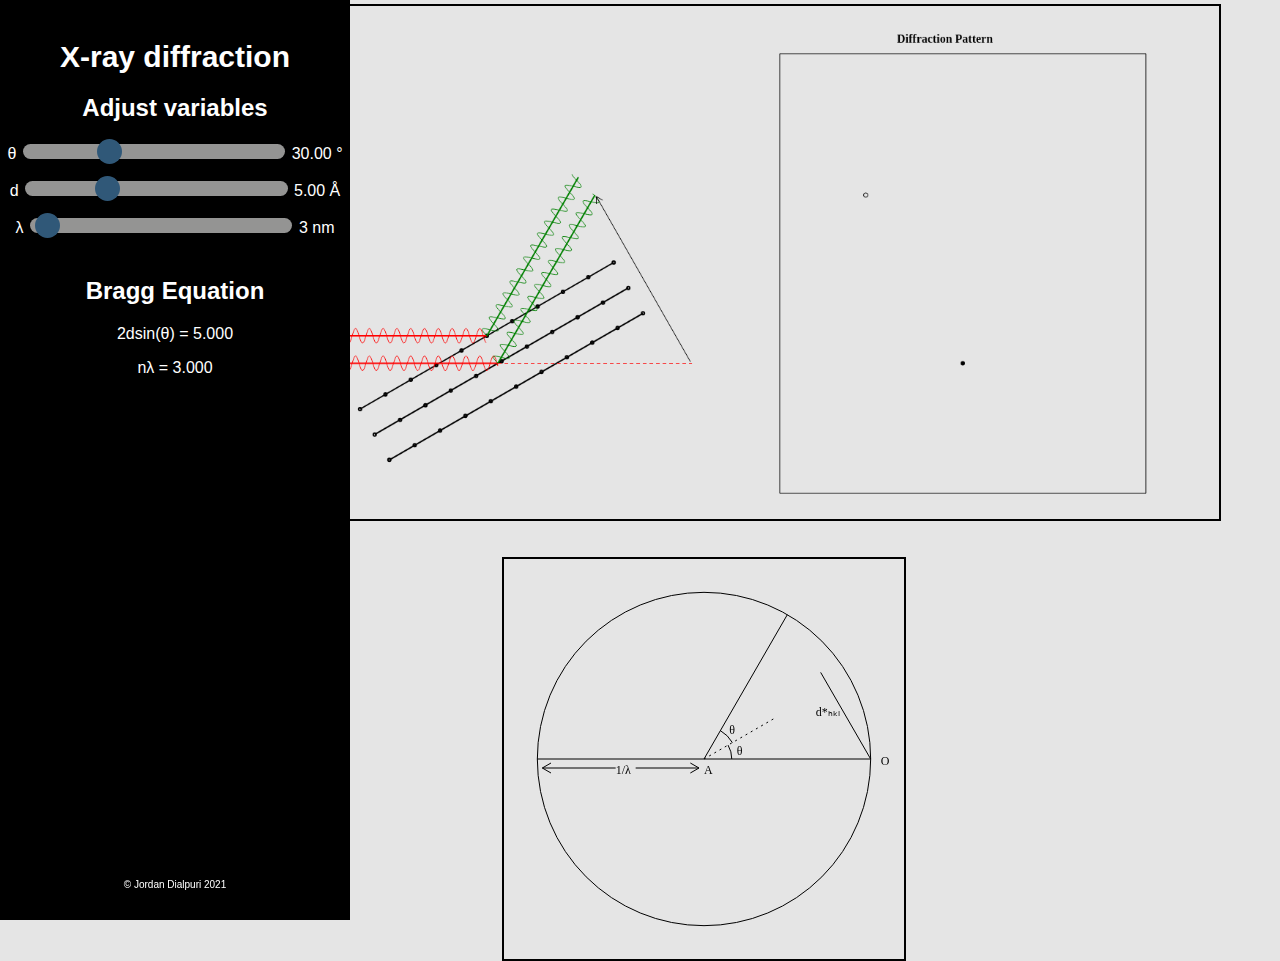
==== index.html @ baab1e66 "" ====
<!-- © Jordan Dialpuri 2021 -->

<html>
<head>
    <script type="text/javascript" src="/rotated.js"></script>
    <link rel="stylesheet" href="/stylesheet.css">
</head>
<body>
    <div class="slidecontainer" id = "sidebar">

        <!-- <a href="/ewald"> -->
        <h1 class="title">X-ray diffraction</h1>
        <!-- </a> -->
        <h2 class="sliderTitle">Adjust variables</h2>
        θ
        <input type="range" min="15" max="38" step="0.1" value="22" class="slider" id="theta" />
        <label id="thetaValue">30.00 °</label>
        <p></p>
        d
        <input type="range" min="3" max="10" step="0.25" value="5" class="slider" id="d" />
        <label id="dValue">5.00 Å</label>
        <p></p>
        λ
        <input type="range" min="3" max="6" step="1" value="3" class="slider" id="wavelength" />
        <label id="wavelengthValue">3 nm</label>
        <p></p>
        <div class="information">
             <label id="information"> </label>
        </div>
        <h2 class="sliderTitle">Bragg Equation</h2>

        <div class = "braggEquation">
            2dsin(θ) = <label id = "2dsintheta"></label>
            <p></p>
            nλ = <label id = "nlambda"></label>
        </div>

        <div class = "credits">
            © Jordan Dialpuri 2021
        </div>

    </div>

    <div class="container" width="1400">
        <canvas id="myCanvas" class="canvas" width="1400px" height="700px">
            Your browser does not support the HTML canvas tag.</canvas>
        <p></p>
        <canvas id="ewald" class="ewaldCanvas" width="400px" height="400px">Your browser does not support the HTML
            canvas tag.</canvas>
    </div>

</body>

</html>
---- stylesheet.css ----
/* © Jordan Dialpuri 2021 */

body {
    background: #E5E5E5;
    padding: 0;
    margin: 0;
    font-family: Arial, sans-serif;
    text-align: center;
}

.title {
    font-size: 30;
    color: white;
    text-align: center
}

.slidecontainer {
    height: 100%;
    width: 15%;
    min-width: 350px;
    position: fixed;
    top: 0;
    left: 0;
    background: #111;
    color: white;
    overflow-x: hidden;
    padding-top: 20px;
    /* padding: 5px; */
}

.information {
    /* display: block; */
    /* float: left; */
    margin-top: 40px;
    width: 200px;
    color: white;
    text-align: center;   
    font-family: Arial, sans-serif;
    font-size: 20;

    /* border: 2px solid black; */
}

.container {
    background-color: #E5E5E5;
    display: flex;
    /* flex:1; */
    /* overflow-y:auto; */
    margin: auto;
    /* padding: 10px; */
    width: 80%;
    height: 100%;
    margin-left: 15%;
    flex-direction: column;
    align-items:baseline;
}

.canvas {
    background-color: #E5E5E5;
    padding: 0px;
    margin: 4px auto;
    border: 2px solid black;
    width: 1025px;
    height: 525px;
    /* flex: 1 1 auto; */
    align-items:center;
}

.ewaldCanvas {
    background-color: #E5E5E5;
    padding: 0px;
    margin: 0px auto;
    border: 2px solid black;
    width: 400px;
    height: 400px;
    /* flex: 1 1 auto; */
    align-items:center;

}

.sliderTitle {
    color: white;
    float: center;
}

.credits { 
    position: fixed;
    width: 350px;
    bottom: 10;
    text-align: center;
    font-size: 10
}

.slider {
    -webkit-appearance: none;
    appearance: none;
    width: 75%;
    height: 15;
    border-radius: 10px;
    background: #d3d3d2;
    outline: none;
    opacity: 0.7;
    -webkit-transition: 0.2s;
    transition: opacity .2s;
    padding: 5px;
}

.slider:hover {
    opacity: 1;
}

.slider::-webkit-slider-thumb {
    -webkit-appearance: none;
    appearance: none;
    width: 25px;
    height: 25px;
    background: #457EAC;
    cursor: pointer;
    border-radius: 50%;
}
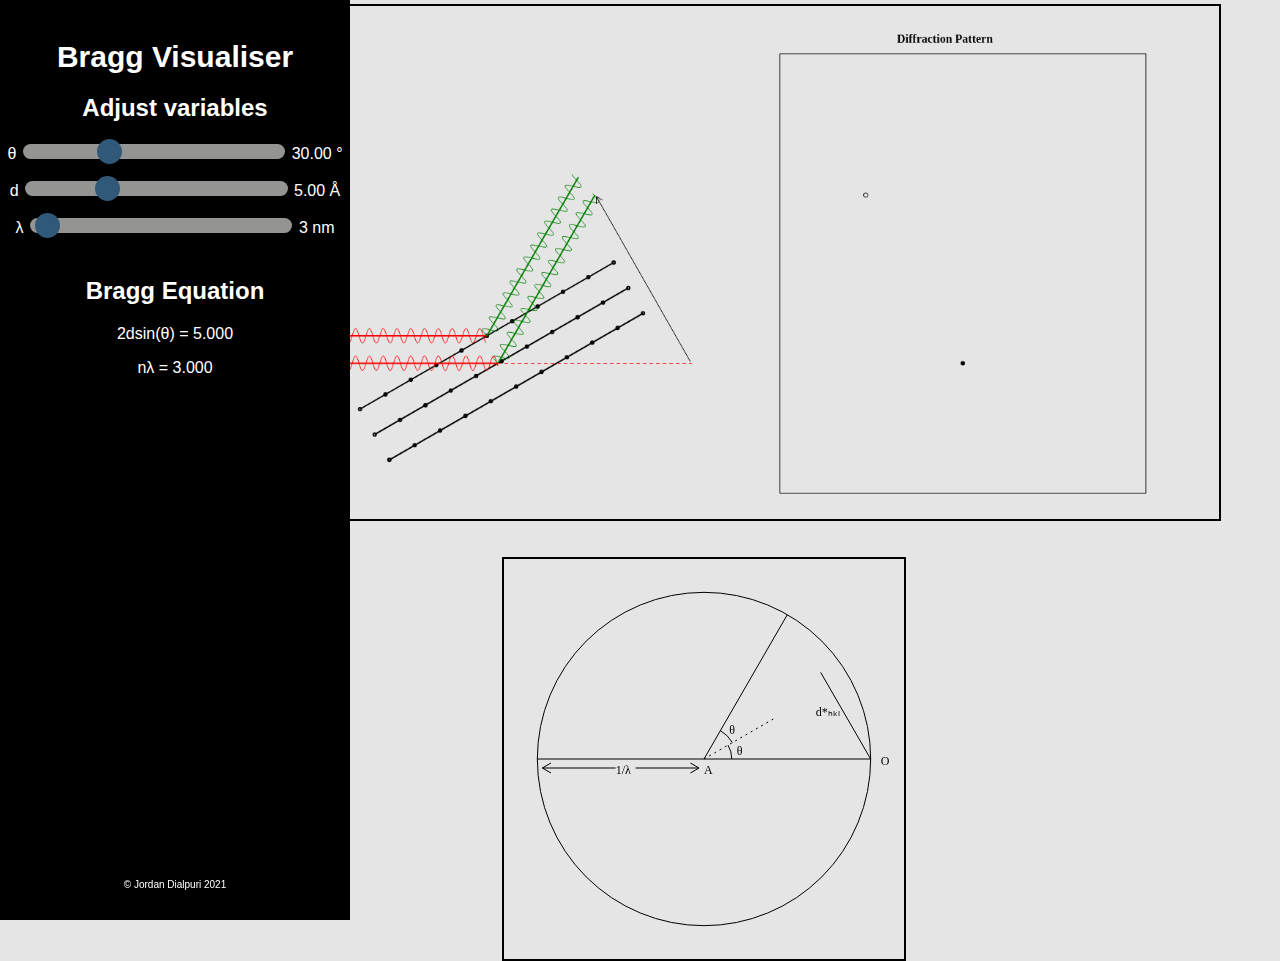
==== commit e6e8ddfa: "Added title" ====
--- a/index.html
+++ b/index.html
@@ -2,14 +2,14 @@
 
 <html>
 <head>
-    <script type="text/javascript" src="/rotated.js"></script>
-    <link rel="stylesheet" href="/stylesheet.css">
+    <script type="text/javascript" src="rotated.js"></script>
+    <link rel="stylesheet" href="stylesheet.css">
 </head>
 <body>
     <div class="slidecontainer" id = "sidebar">
 
         <!-- <a href="/ewald"> -->
-        <h1 class="title">X-ray diffraction</h1>
+        <h1 class="title">Bragg Visualiser</h1>
         <!-- </a> -->
         <h2 class="sliderTitle">Adjust variables</h2>
         θ
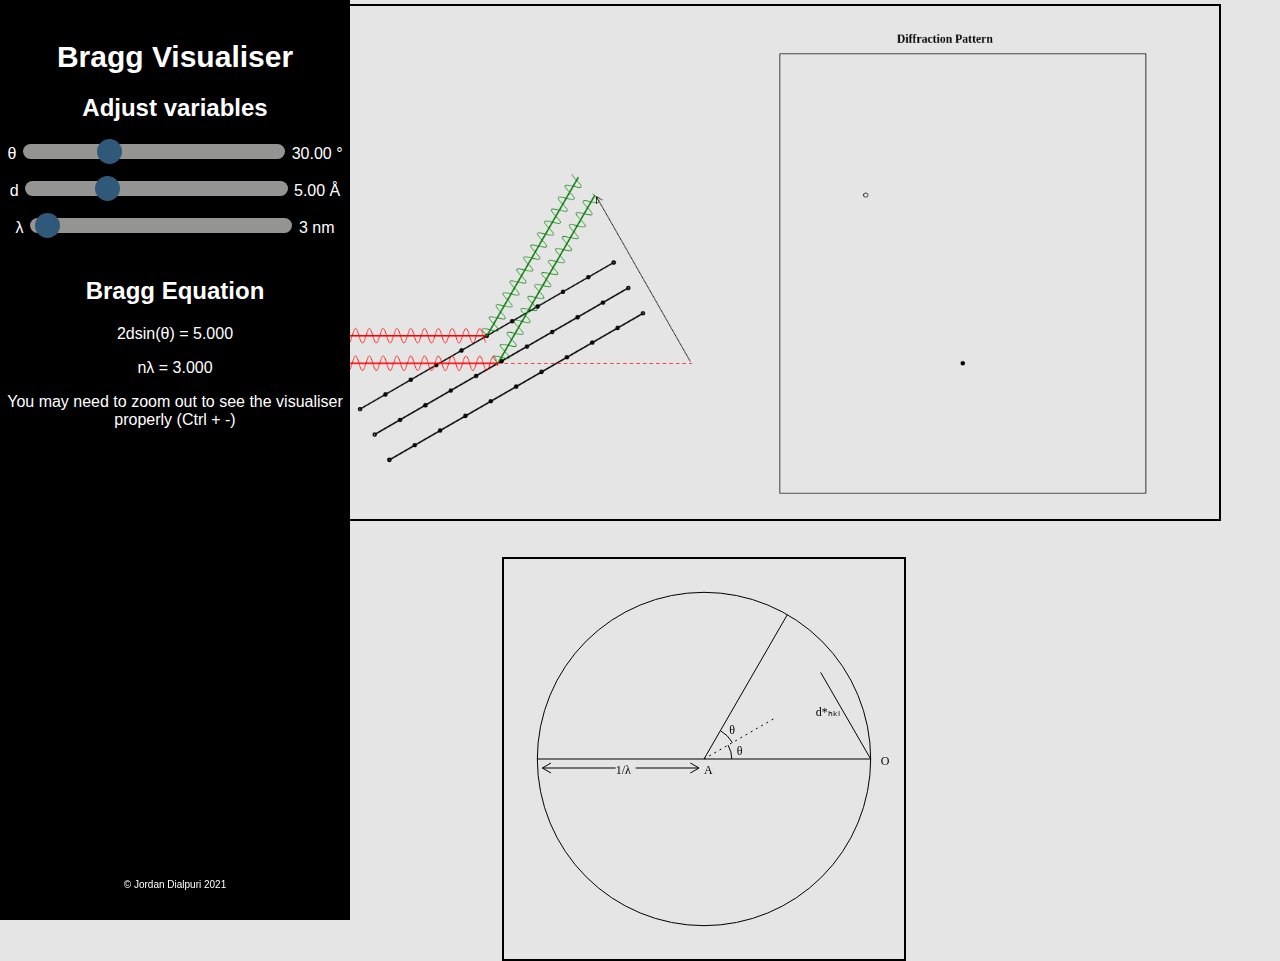
==== commit b2195bfd: "Added zoom warning" ====
--- a/index.html
+++ b/index.html
@@ -4,6 +4,8 @@
 <head>
     <script type="text/javascript" src="rotated.js"></script>
     <link rel="stylesheet" href="stylesheet.css">
+    <link rel="icon" href="favicon.ico">
+
 </head>
 <body>
     <div class="slidecontainer" id = "sidebar">
@@ -34,7 +36,9 @@
             <p></p>
             nλ = <label id = "nlambda"></label>
         </div>
-
+        <p></p>
+    
+        You may need to zoom out to see the visualiser properly (Ctrl + -) 
         <div class = "credits">
             © Jordan Dialpuri 2021
         </div>
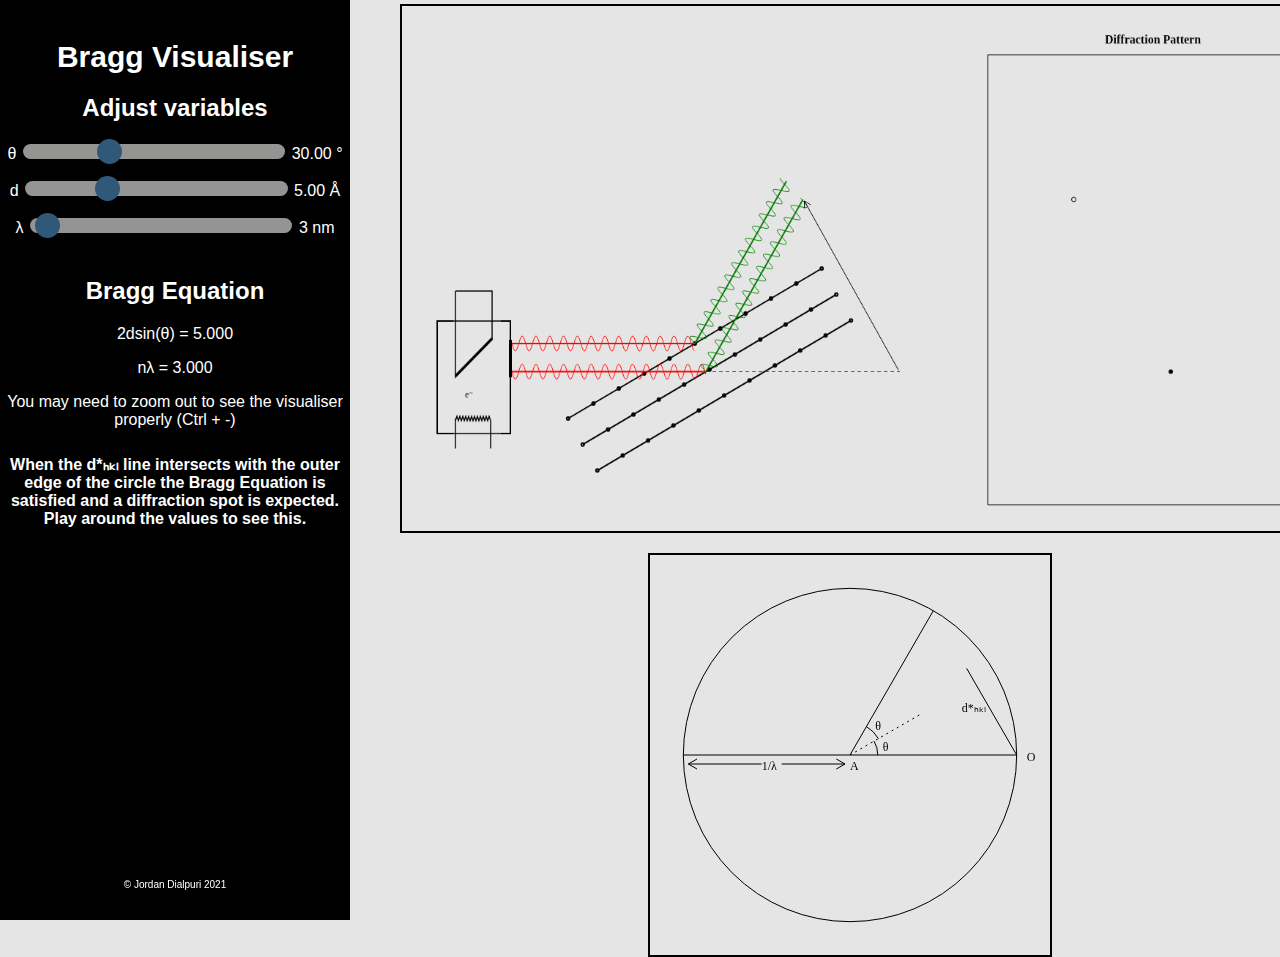
==== commit 4caae6d5: "Updated Description" ====
--- a/index.html
+++ b/index.html
@@ -39,6 +39,8 @@
         <p></p>
     
         You may need to zoom out to see the visualiser properly (Ctrl + -) 
+        <p style = "font-weight:bold ; padding: 10px;">When the d*ₕₖₗ line intersects with the outer edge of the circle the Bragg Equation is satisfied and a diffraction spot is expected. Play around the values to see this.</p>
+
         <div class = "credits">
             © Jordan Dialpuri 2021
         </div>
--- a/stylesheet.css
+++ b/stylesheet.css
@@ -43,15 +43,12 @@
 
 .container {
     background-color: #E5E5E5;
-    display: flex;
     /* flex:1; */
     /* overflow-y:auto; */
     margin: auto;
     /* padding: 10px; */
-    width: 80%;
-    height: 100%;
-    margin-left: 15%;
-    flex-direction: column;
+    width: 100vh;
+    margin-left: 400px;
     align-items:baseline;
 }
 
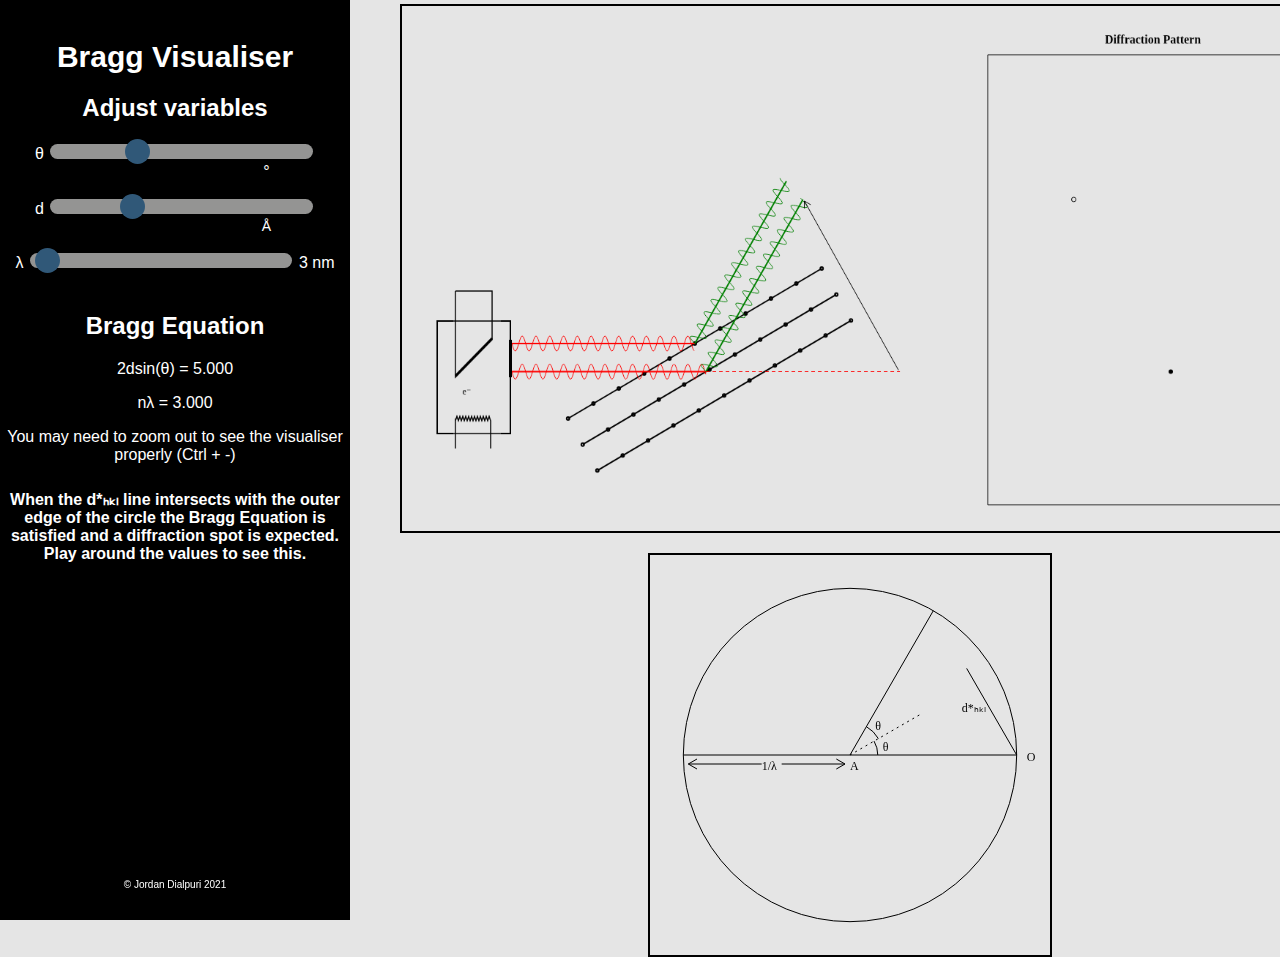
==== commit 49104123: "Updated regex" ====
--- a/index.html
+++ b/index.html
@@ -5,9 +5,9 @@
     <script type="text/javascript" src="rotated.js"></script>
     <link rel="stylesheet" href="stylesheet.css">
     <link rel="icon" href="favicon.ico">
-
 </head>
 <body>
+    <title>Bragg Visualiser</title>
     <div class="slidecontainer" id = "sidebar">
 
         <!-- <a href="/ewald"> -->
@@ -16,11 +16,15 @@
         <h2 class="sliderTitle">Adjust variables</h2>
         θ
         <input type="range" min="15" max="38" step="0.1" value="22" class="slider" id="theta" />
-        <label id="thetaValue">30.00 °</label>
+        <!-- <label id="thetaValue">30.00 °</label> -->
+        <input type="text" id="thetaValueText" name="thetaValue" value = "30.00" class = "inputBox" style = "border:0"/><span style="margin-left:2px;">°</span>
         <p></p>
-        d
-        <input type="range" min="3" max="10" step="0.25" value="5" class="slider" id="d" />
-        <label id="dValue">5.00 Å</label>
+        <div style= "text-align: center;">
+            d
+            <input type="range" min="3" max="10" step="0.25" value="5" class="slider" id="d" />
+            <!-- <label id="dValue">5.00 Å</label> -->
+            <input type="text" id="dValueText" name="dValue" value = "5.00" class = "inputBox" style = "border:0"/><span style="margin-left:2px;font-size: 14">Å</span>
+         </div>
         <p></p>
         λ
         <input type="range" min="3" max="6" step="1" value="3" class="slider" id="wavelength" />
@@ -54,7 +58,5 @@
         <canvas id="ewald" class="ewaldCanvas" width="400px" height="400px">Your browser does not support the HTML
             canvas tag.</canvas>
     </div>
-
 </body>
-
 </html>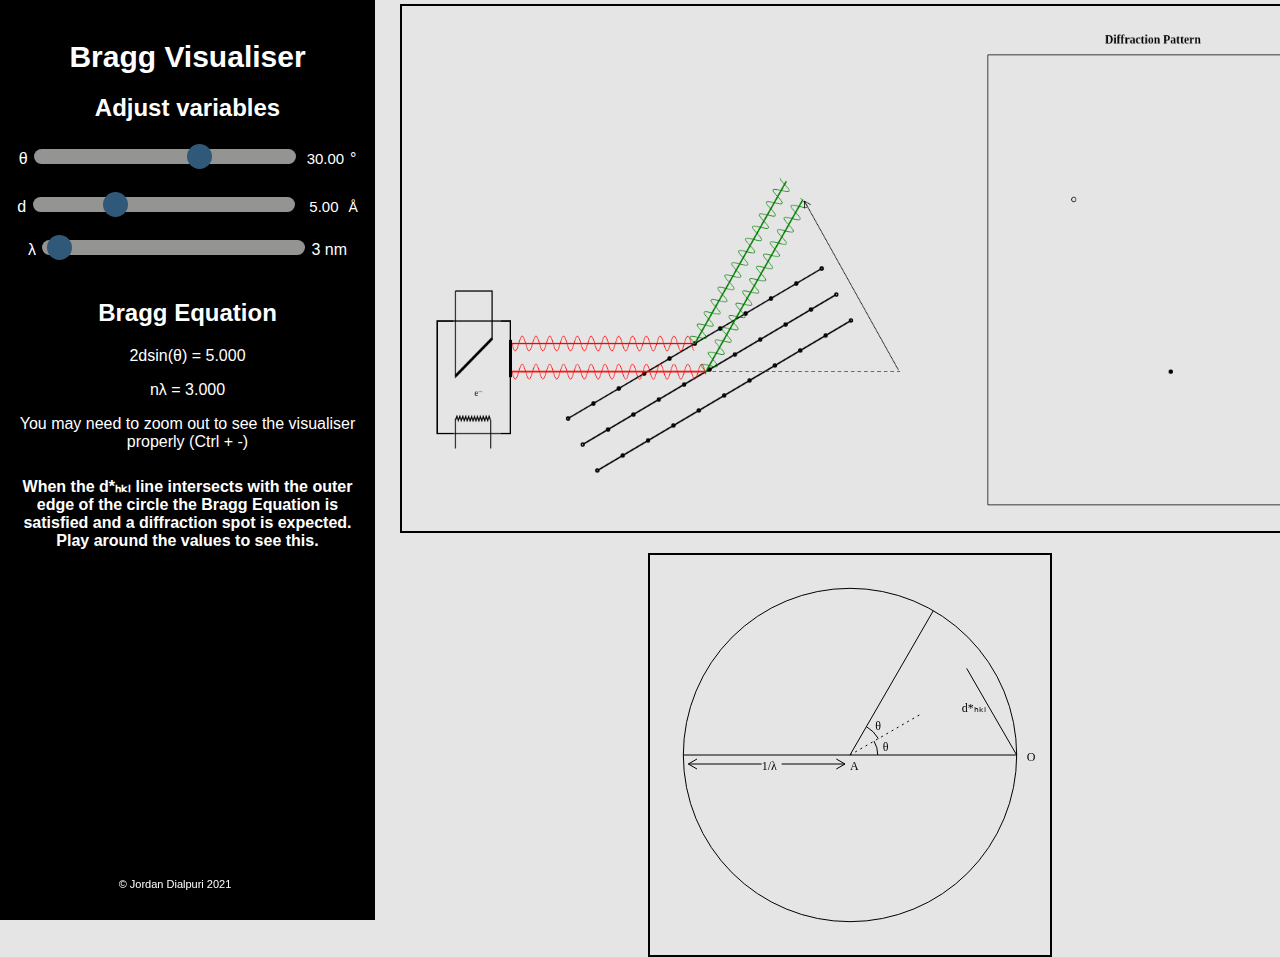
==== commit af3988c0: "Corrected theta initial value" ====
--- a/index.html
+++ b/index.html
@@ -15,7 +15,7 @@
         <!-- </a> -->
         <h2 class="sliderTitle">Adjust variables</h2>
         θ
-        <input type="range" min="15" max="38" step="0.1" value="22" class="slider" id="theta" />
+        <input type="range" min="15" max="38" step="0.1" value="30" class="slider" id="theta" />
         <!-- <label id="thetaValue">30.00 °</label> -->
         <input type="text" id="thetaValueText" name="thetaValue" value = "30.00" class = "inputBox" style = "border:0"/><span style="margin-left:2px;">°</span>
         <p></p>
--- a/stylesheet.css
+++ b/stylesheet.css
@@ -14,10 +14,19 @@
     text-align: center
 }
 
+
+.inputBox { 
+    width: 45px; height: 32px; color: white; background-color: black; border-color: black;
+    text-align: center;
+    font-family: Arial, sans-serif;
+    font-size: 15;
+    display:inline-block;
+}
+
 .slidecontainer {
     height: 100%;
-    width: 15%;
-    min-width: 350px;
+    width: 17%;
+    min-width: 375px;
     position: fixed;
     top: 0;
     left: 0;
@@ -25,6 +34,7 @@
     color: white;
     overflow-x: hidden;
     padding-top: 20px;
+    text-align: center;
     /* padding: 5px; */
 }
 
@@ -85,13 +95,14 @@
     width: 350px;
     bottom: 10;
     text-align: center;
-    font-size: 10
+    font-size: 11
 }
 
 .slider {
+    display:inline-block;
     -webkit-appearance: none;
     appearance: none;
-    width: 75%;
+    width: 70%;
     height: 15;
     border-radius: 10px;
     background: #d3d3d2;
